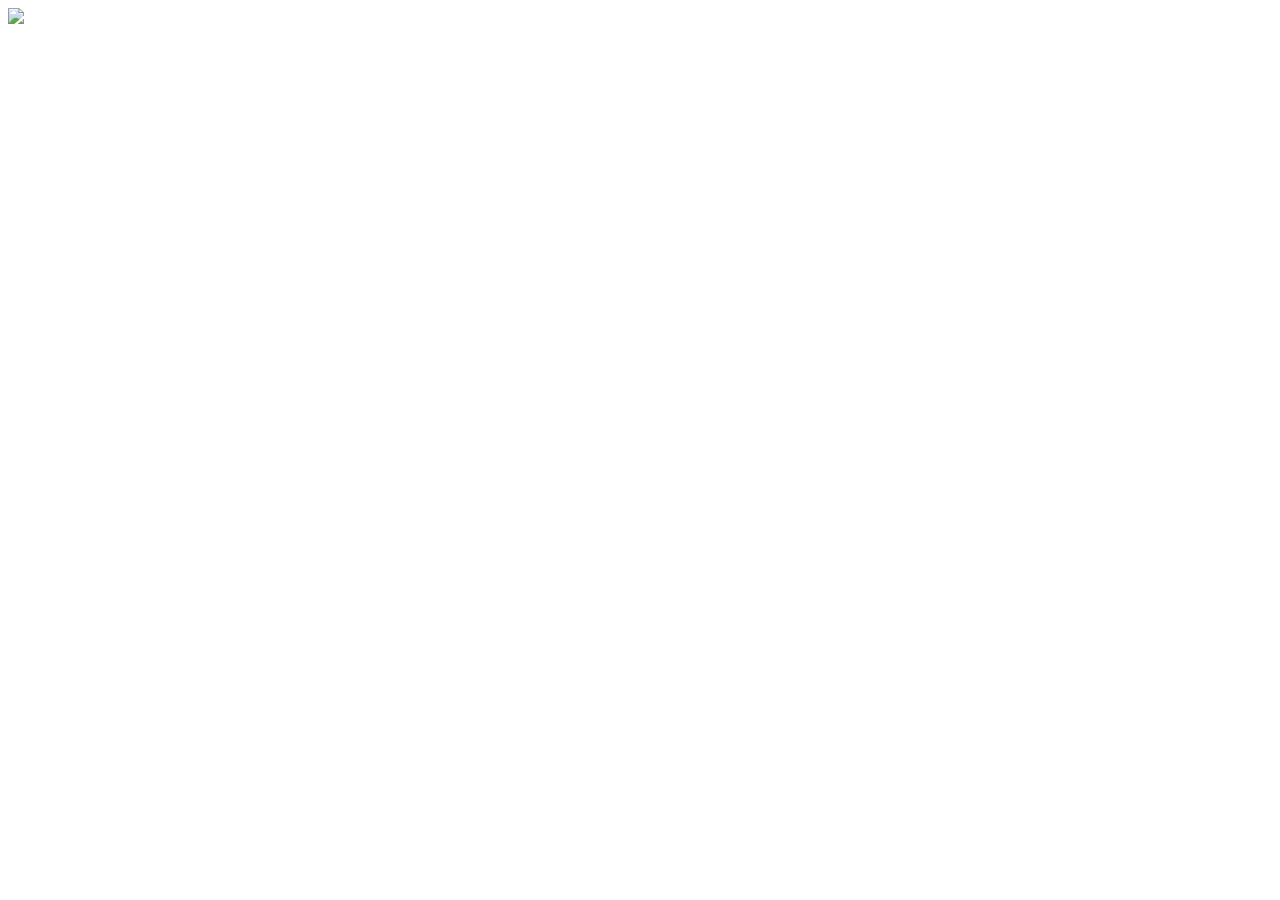
==== pika.html @ cf51533e "Add files via upload" ====
<!DOCTYPE html>
<html lang="en">
    <head>
        <meta charset="utf-8">
        <title></title>
        <meta name="viewport" content="width=device-width, initial-scale=1.0">
        <link rel="stylesheet" href="style.css">
    </head>
    <body>
        <img src="zoom.png" class="bg">
        <script src="scripts.js"></script>
    </body>
</html>
---- style.css ----
body {
  width:100%;
  height:auto;
  background-color: white;
}

#memeOne {
  left:2%;
  width:46%;
  height: auto;
}

.inline-block {
   display: inline-block;
}

.bg{
  width:100%;
  height:auto;
}

#memeTwo {
  right:2%;
  width:46%;
  height: auto;
}
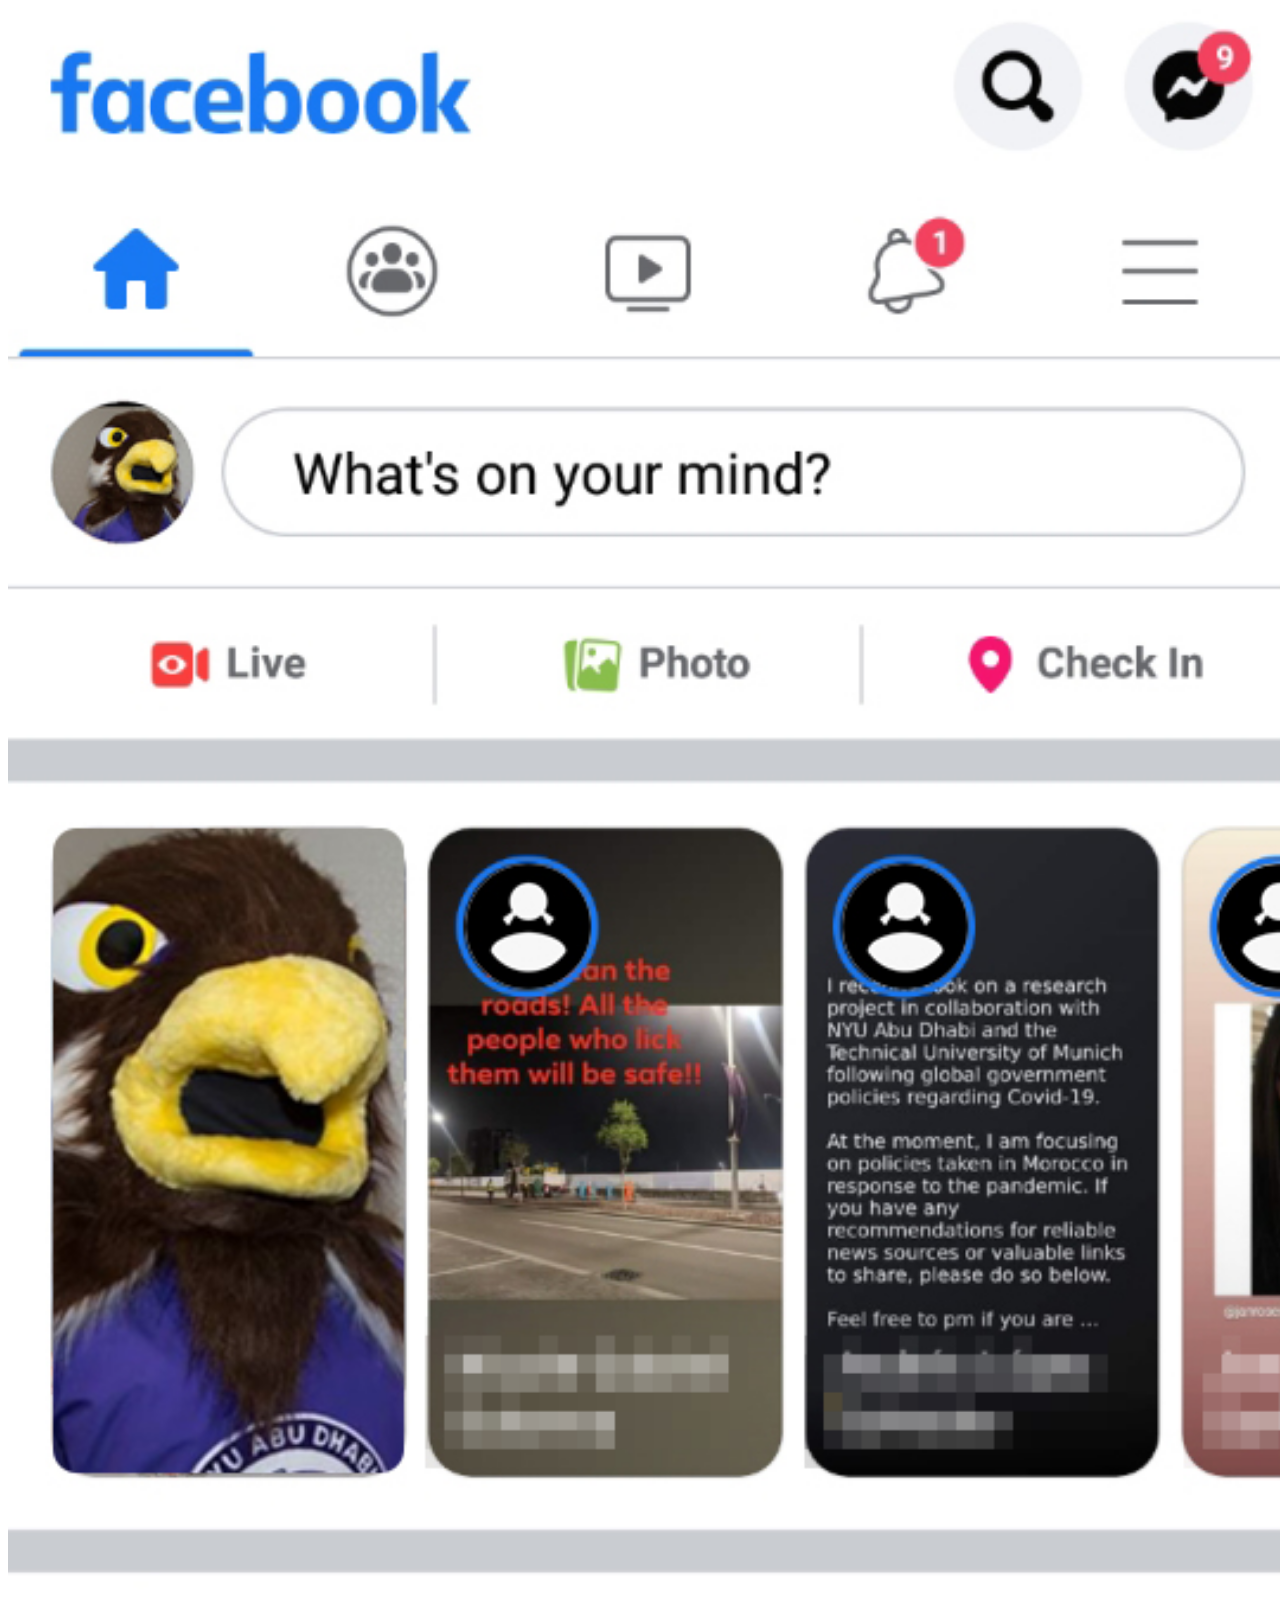
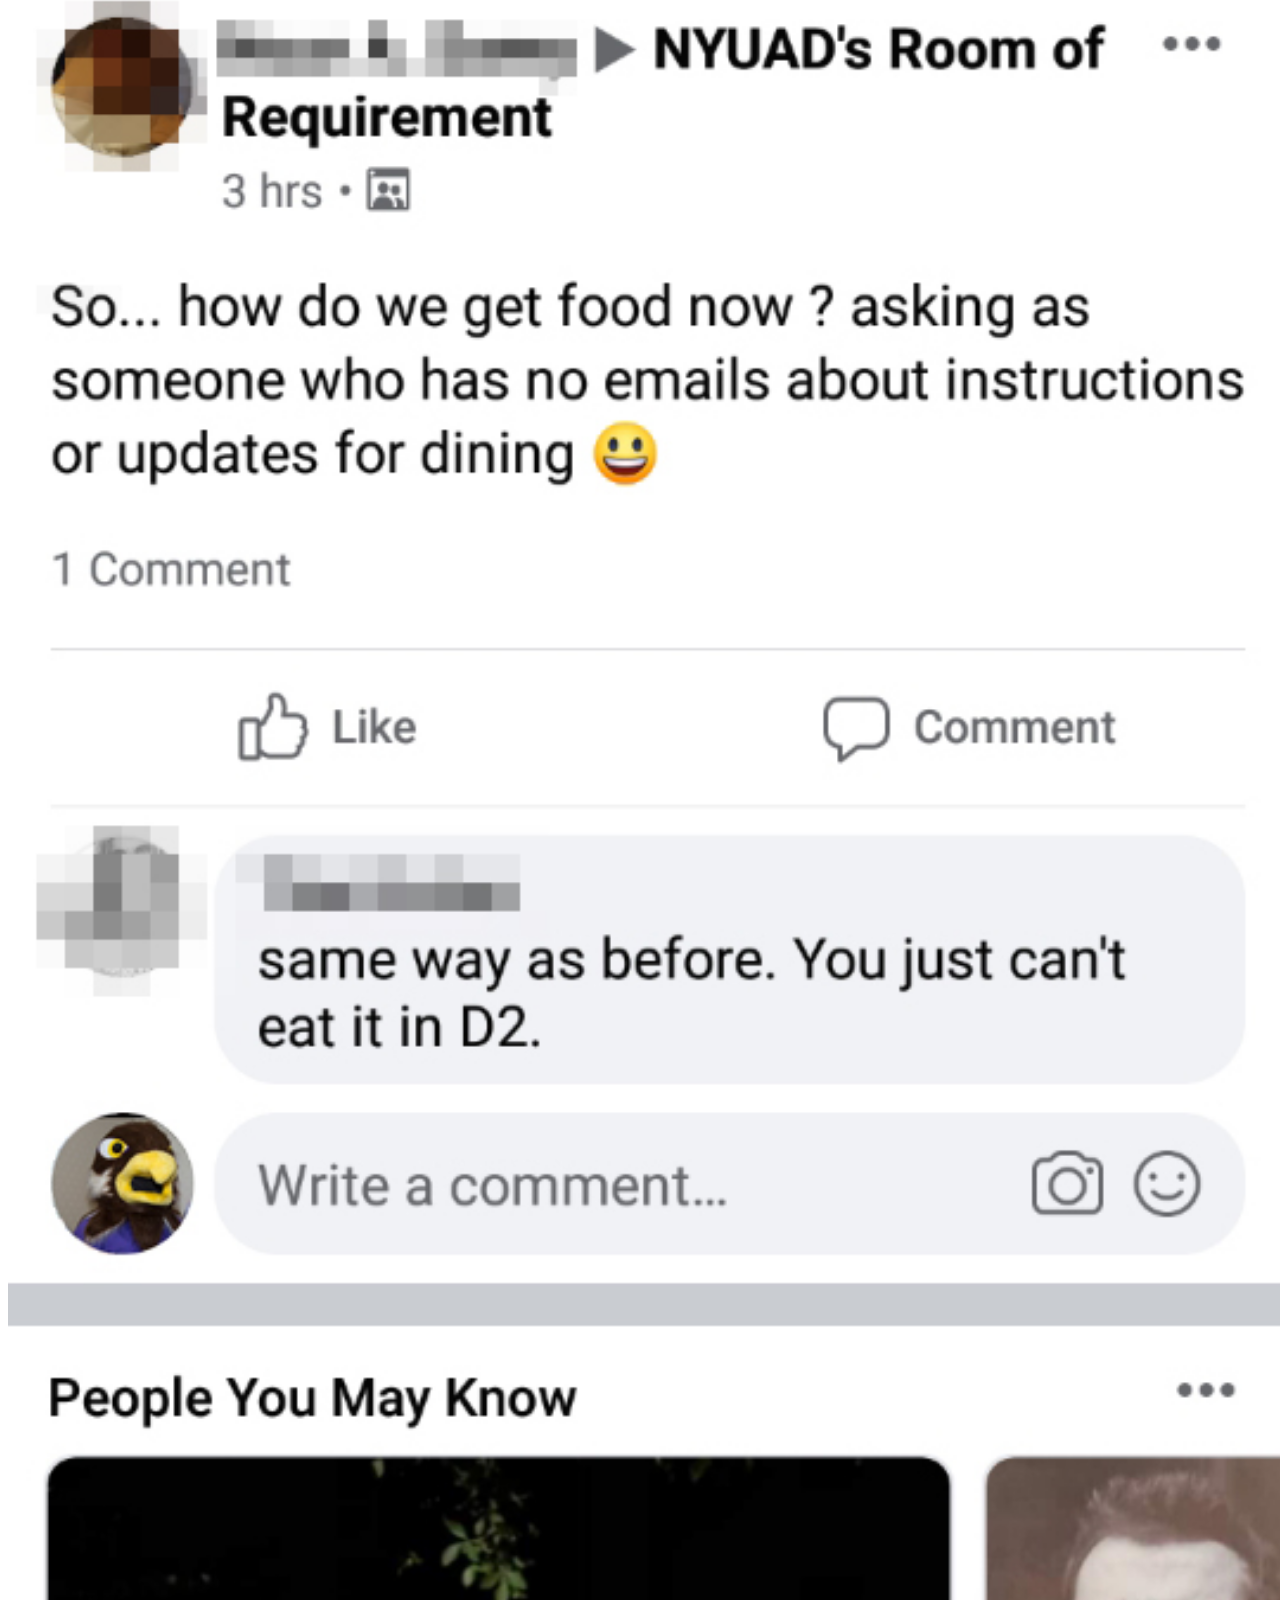
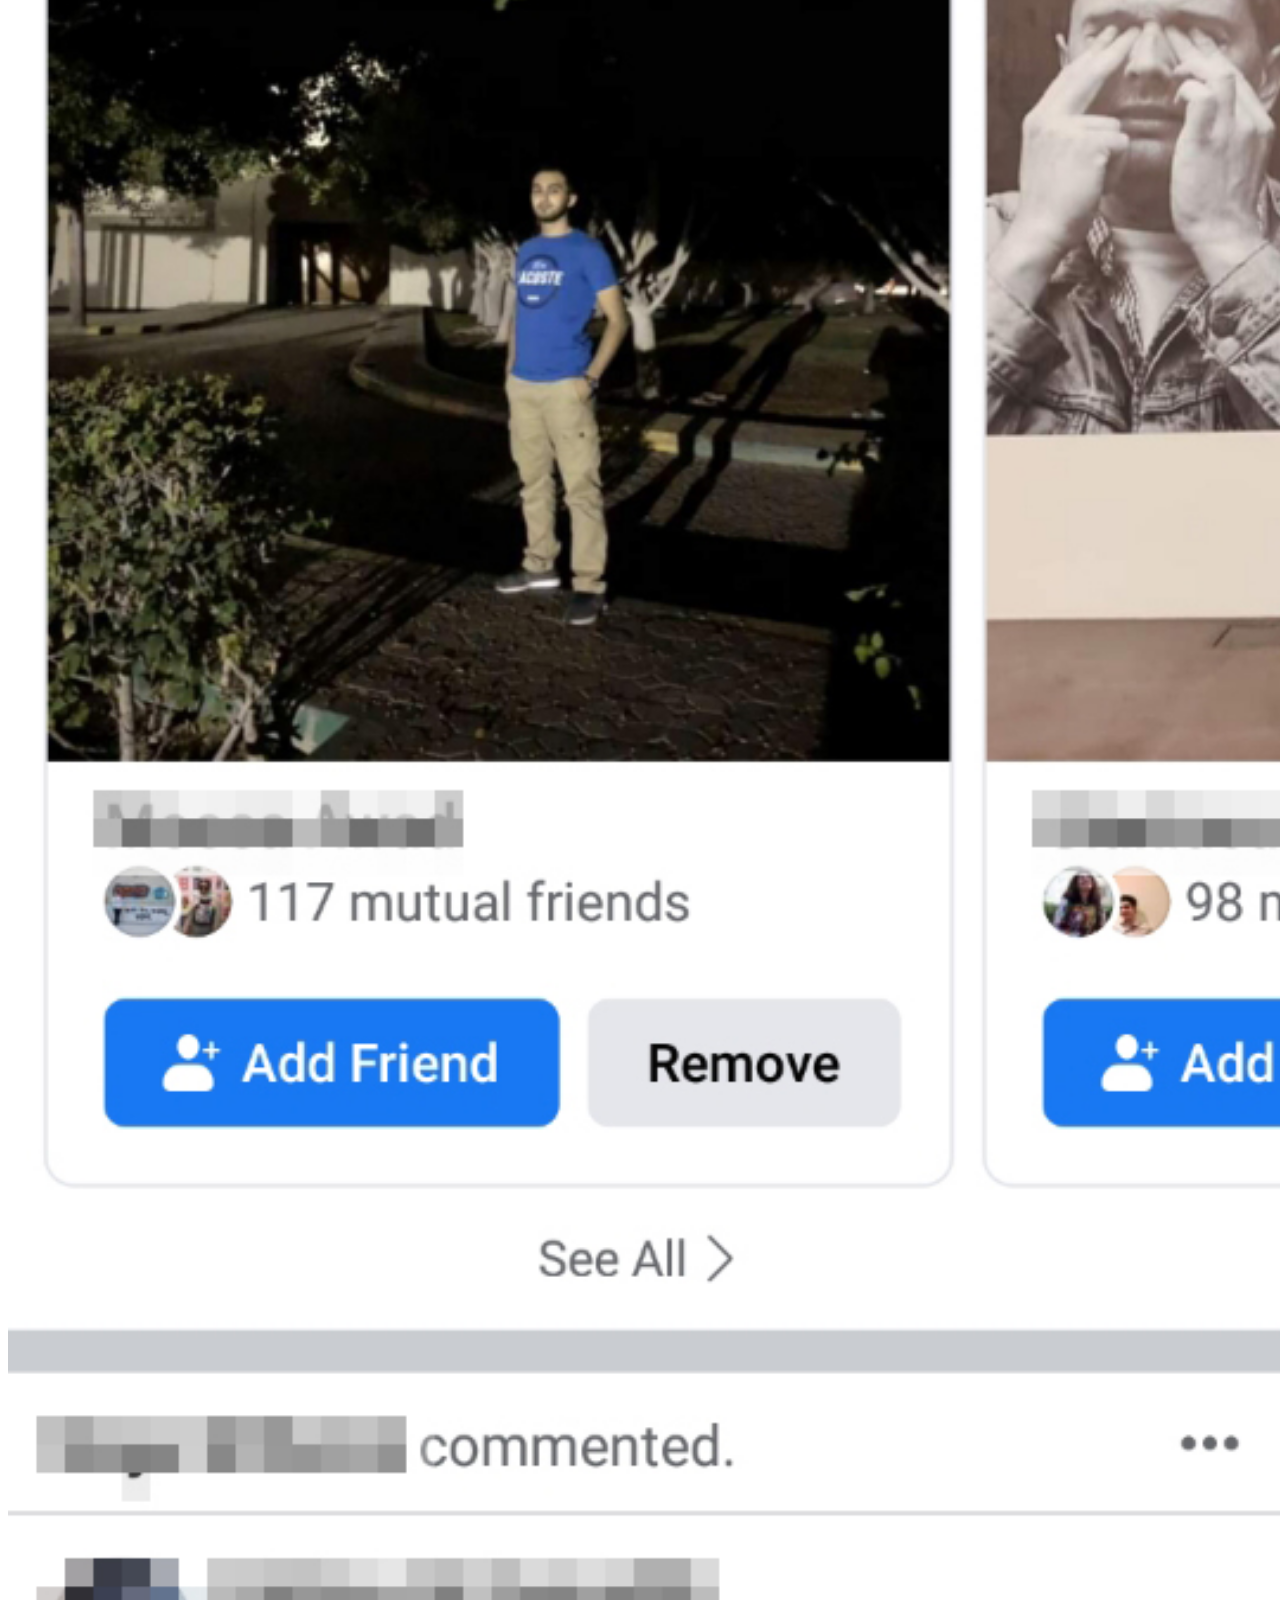
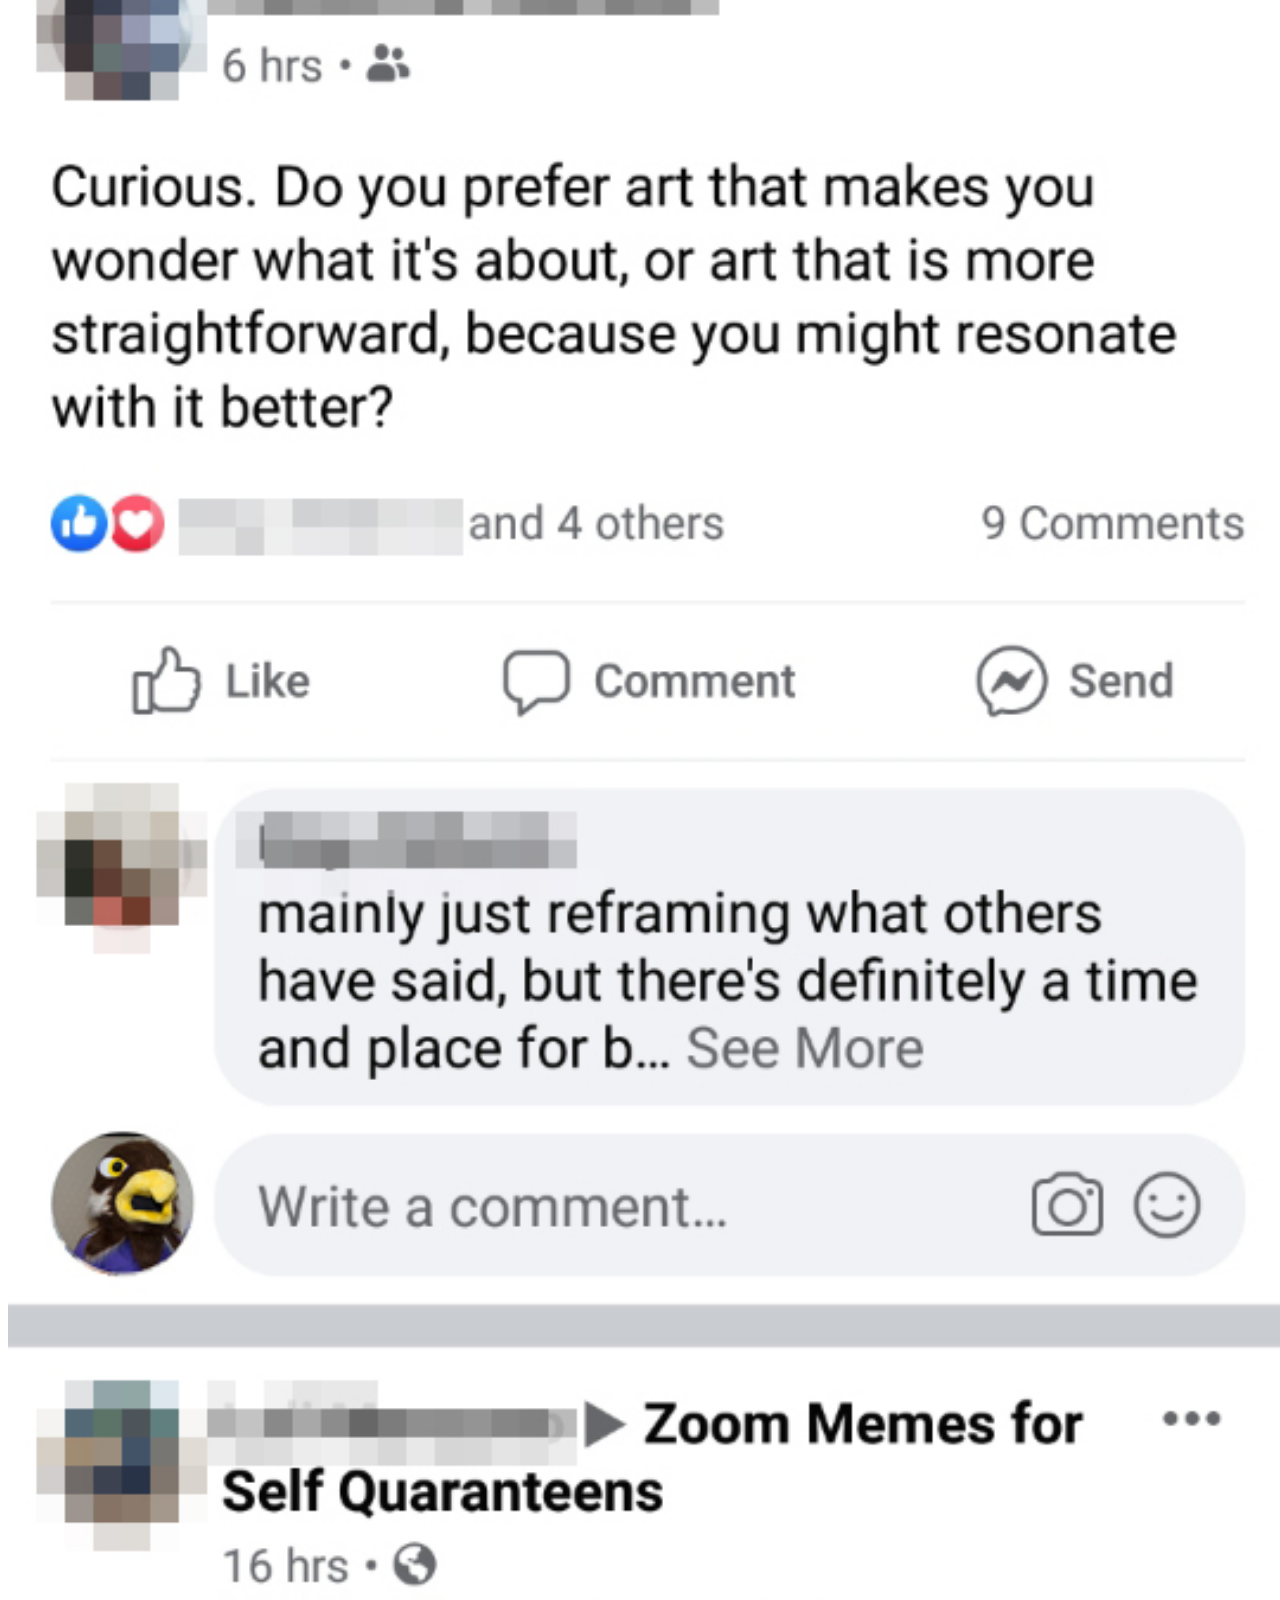
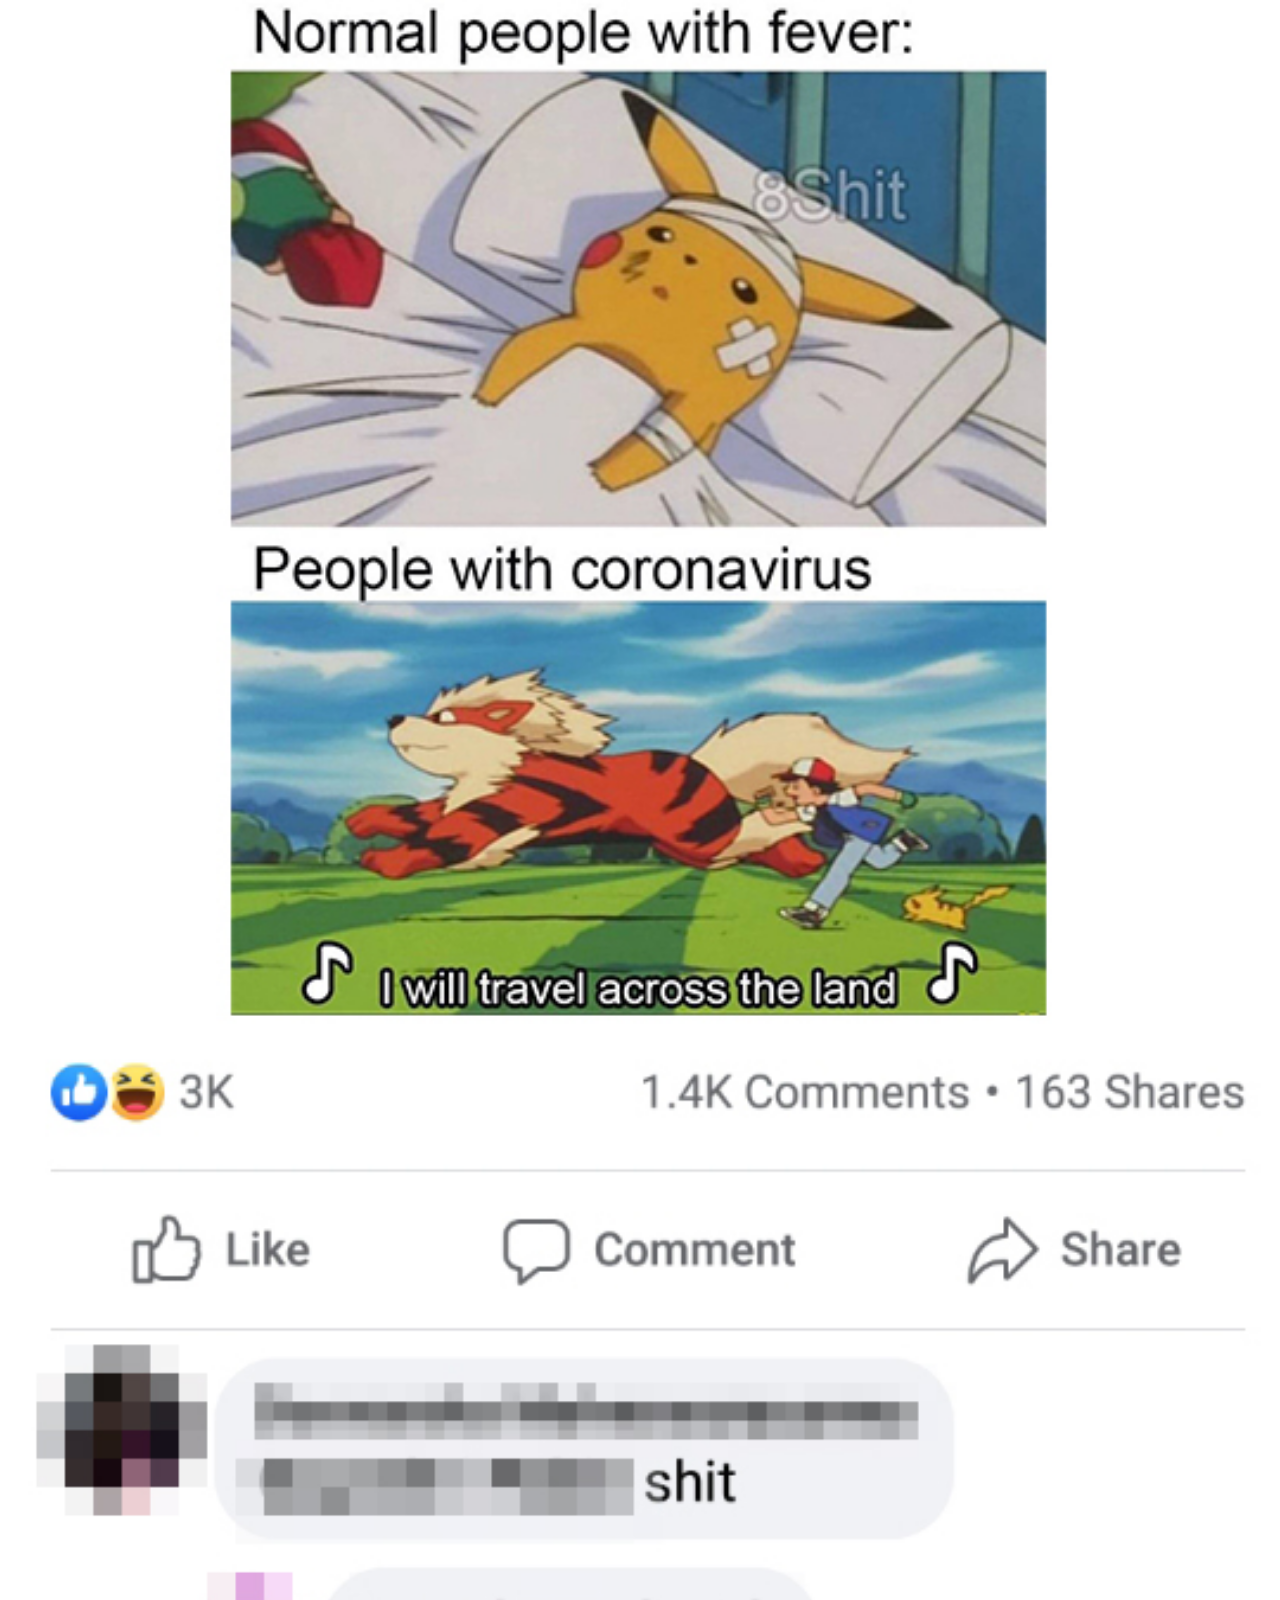
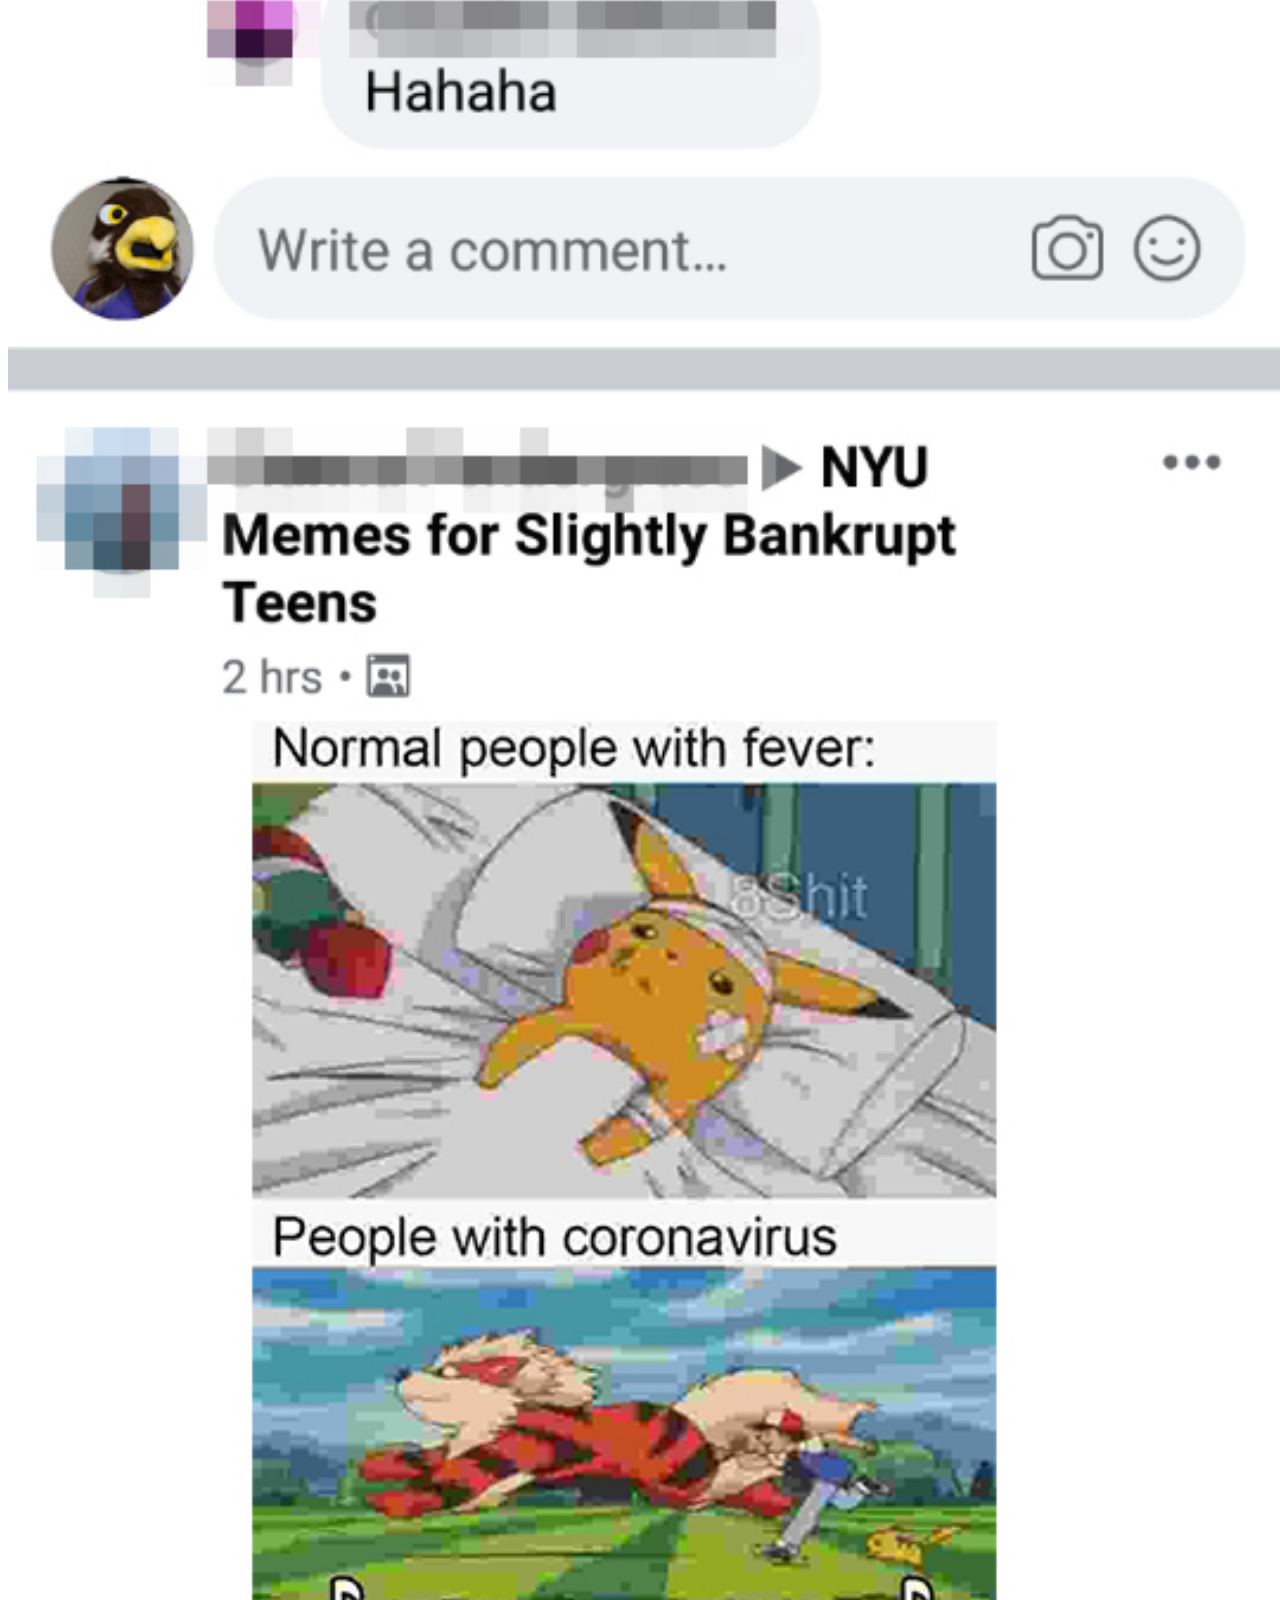
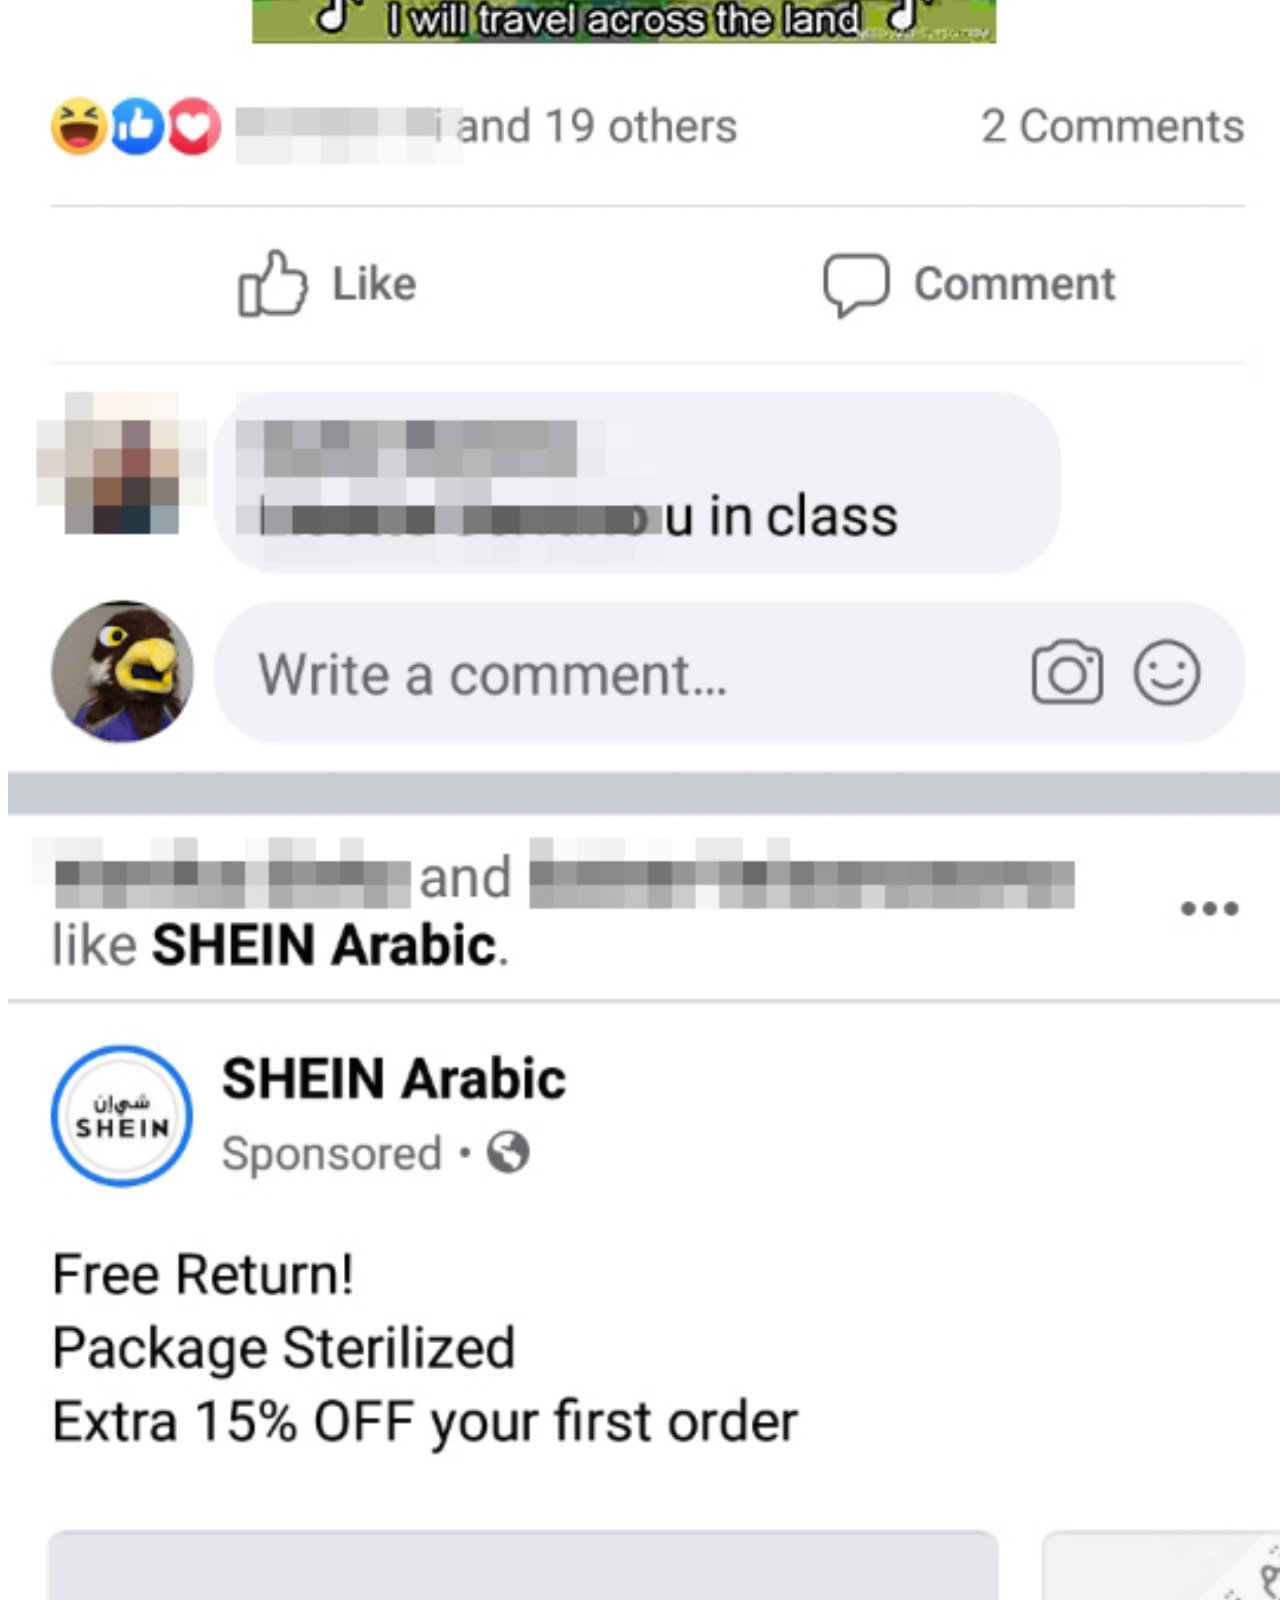
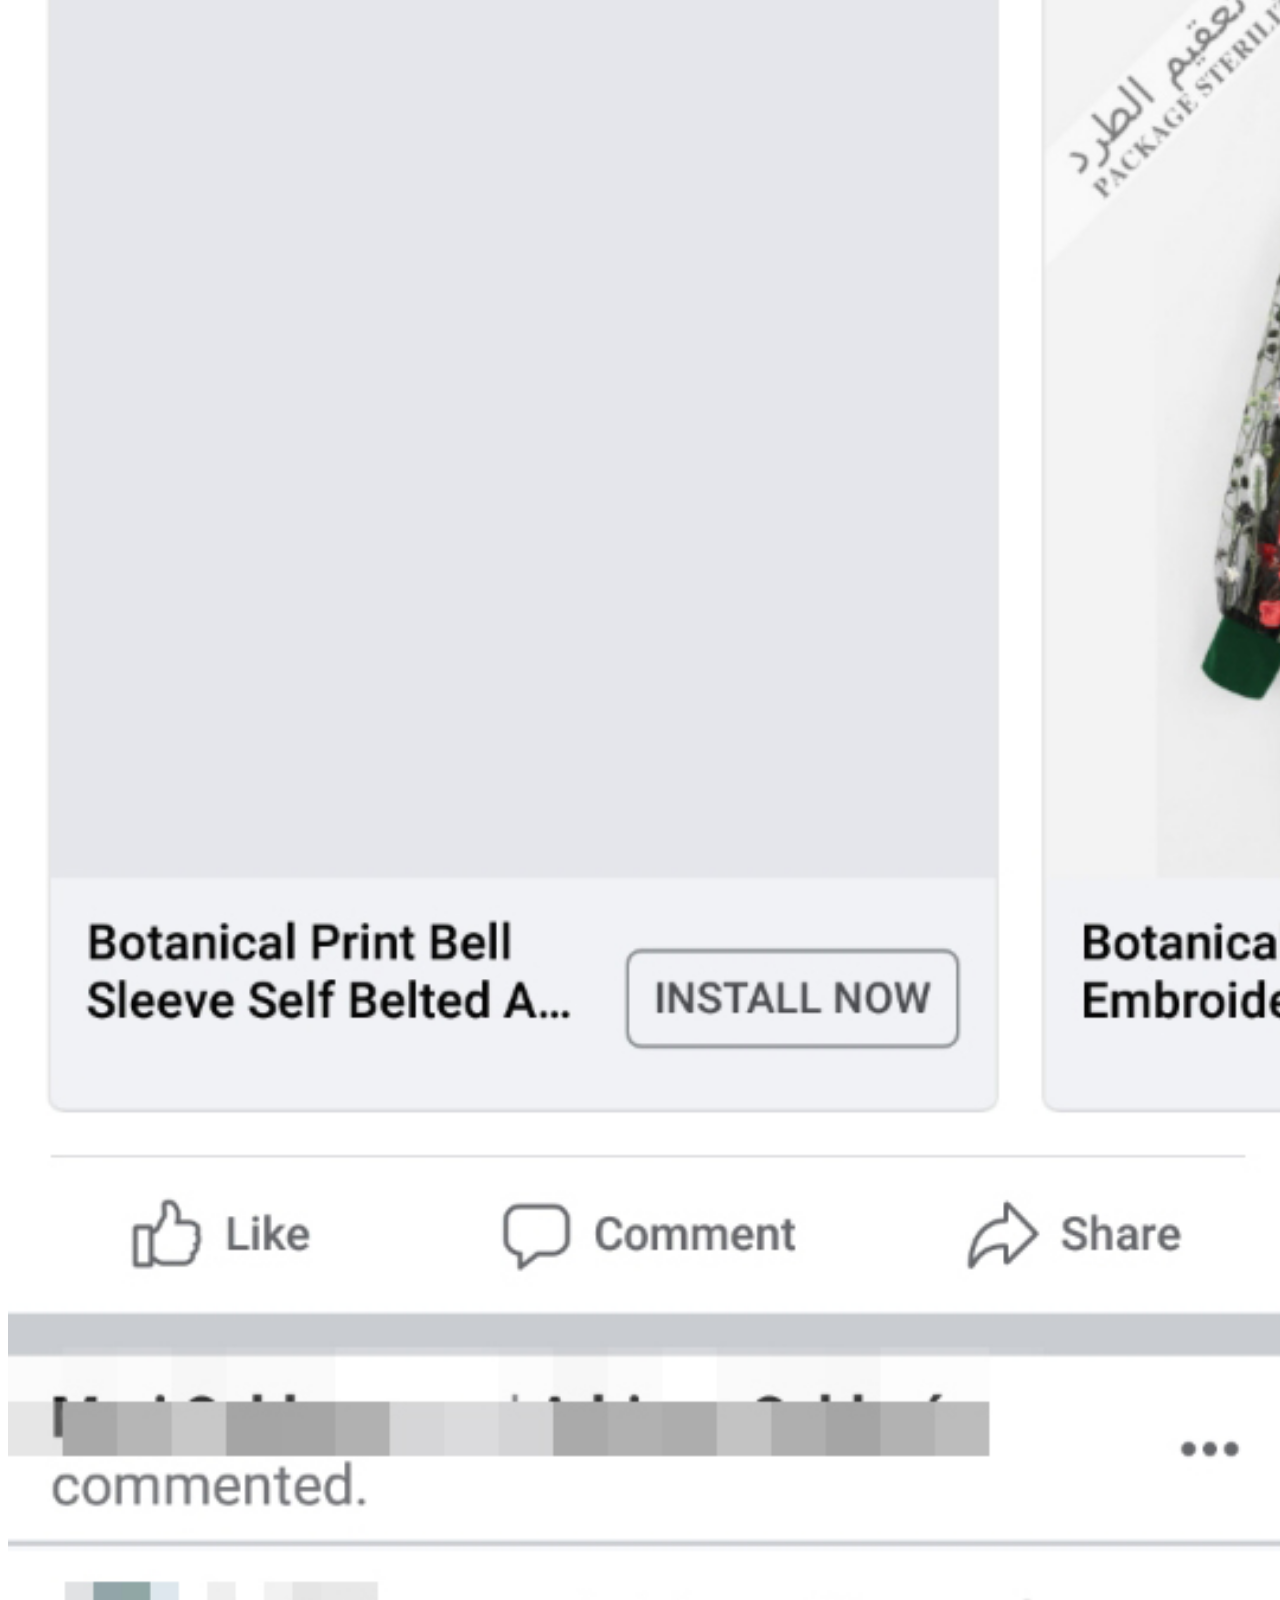
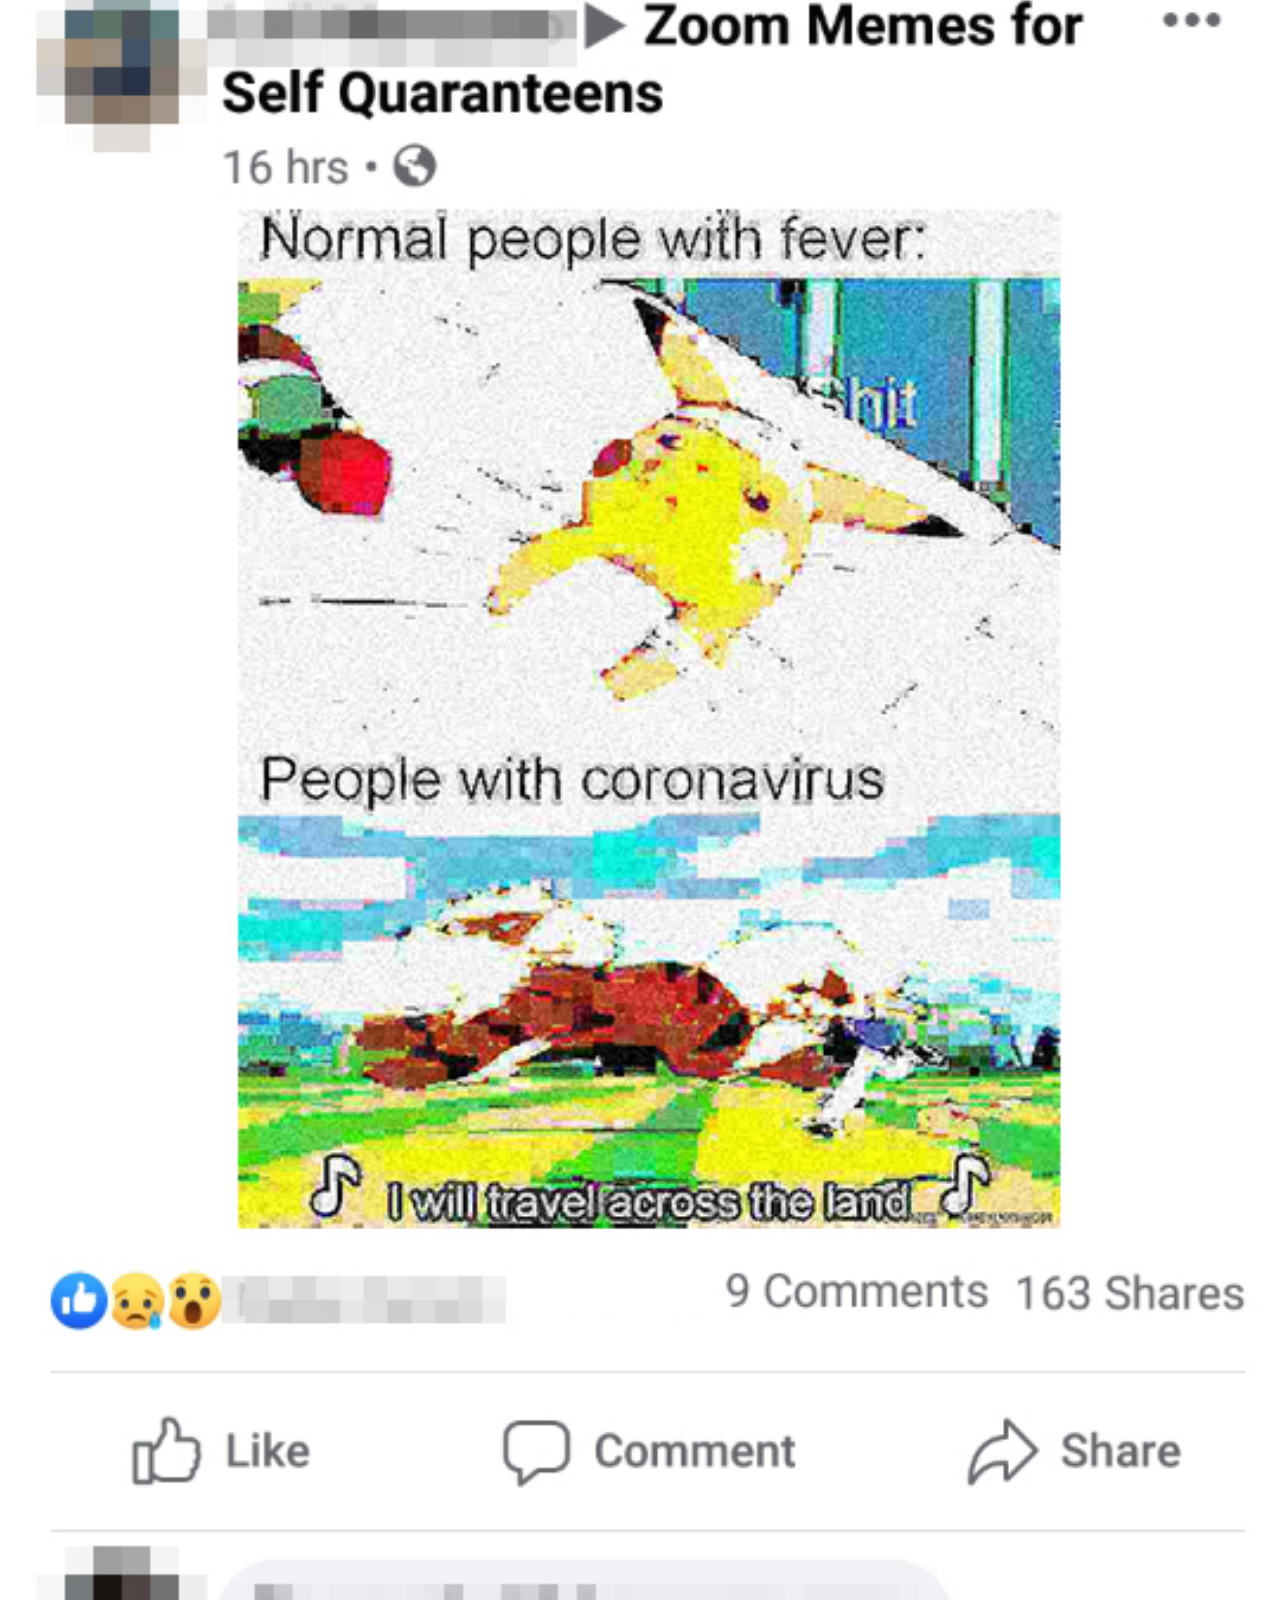
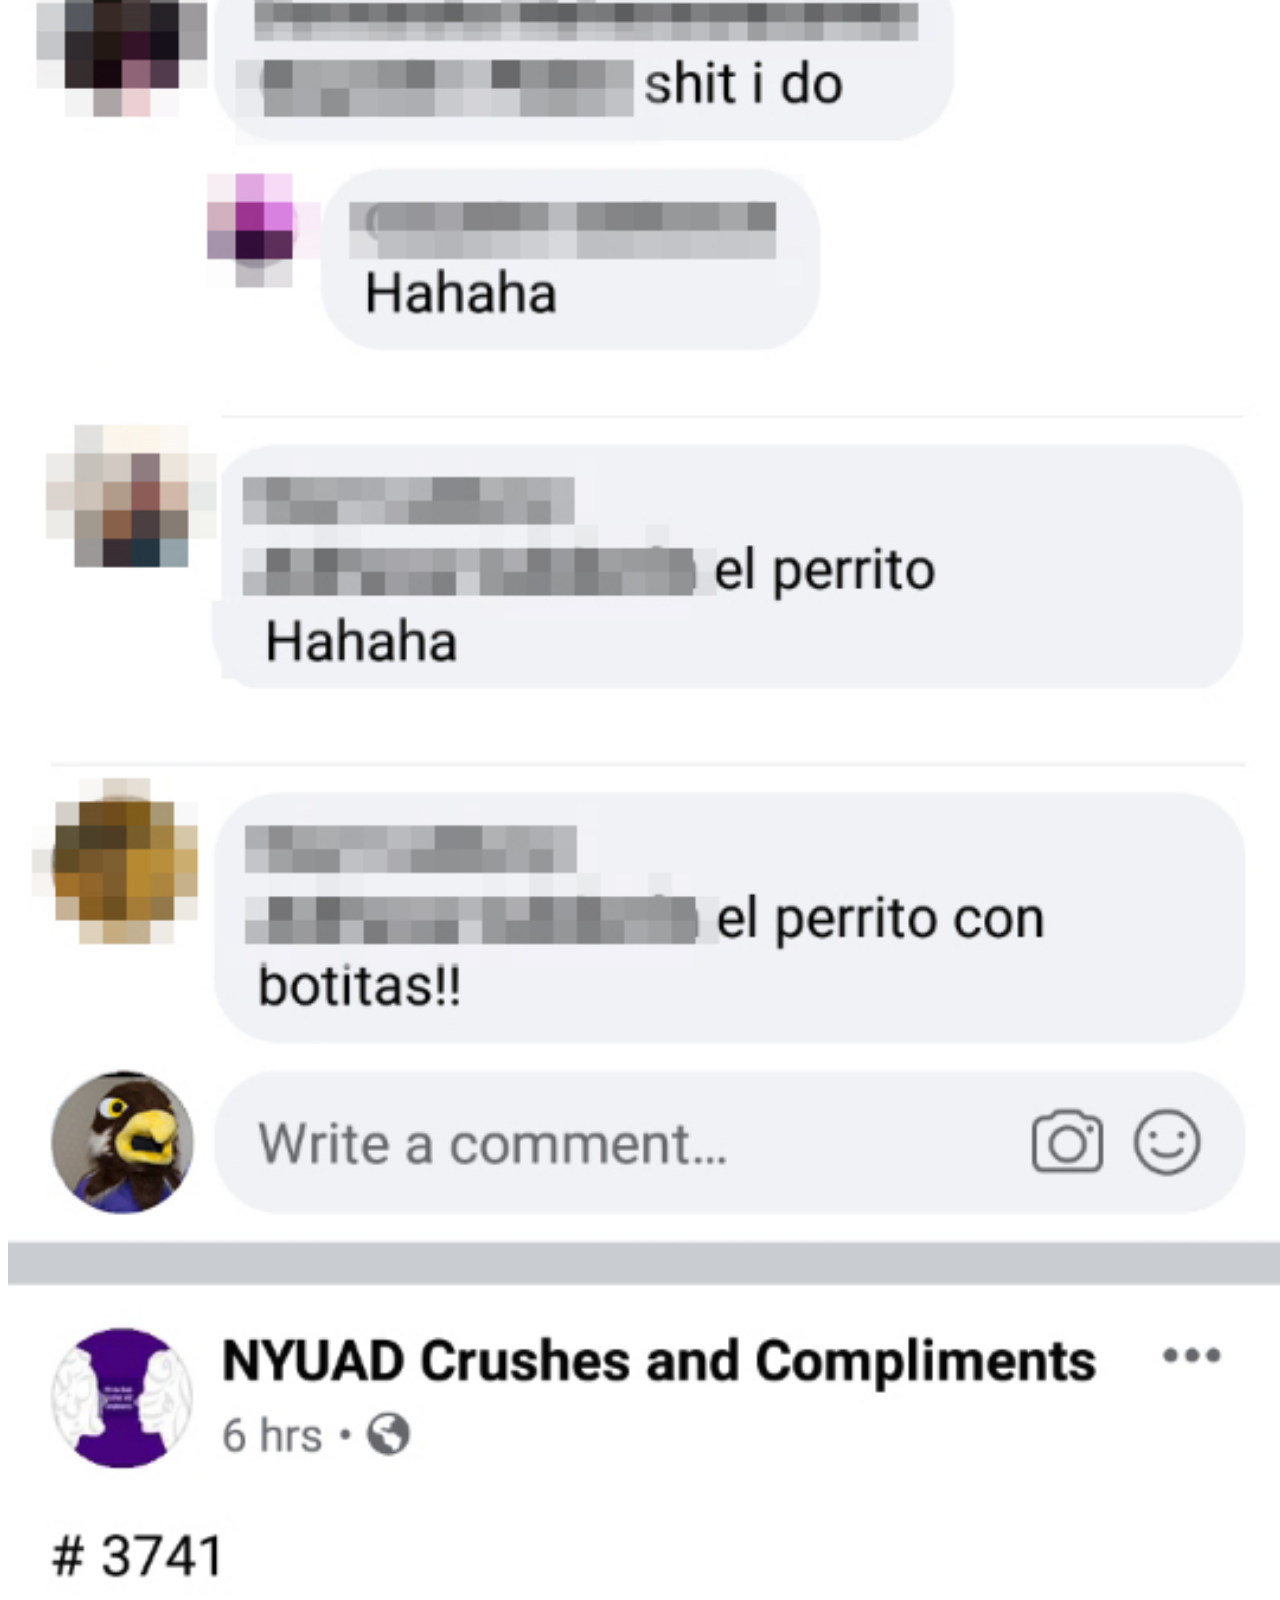
==== commit 13723e13: "Update pika.html" ====
--- a/pika.html
+++ b/pika.html
@@ -7,7 +7,7 @@
         <link rel="stylesheet" href="style.css">
     </head>
     <body>
-        <img src="zoom.png" class="bg">
+        <img src="pika.jpg" class="bg">
         <script src="scripts.js"></script>
     </body>
 </html>
